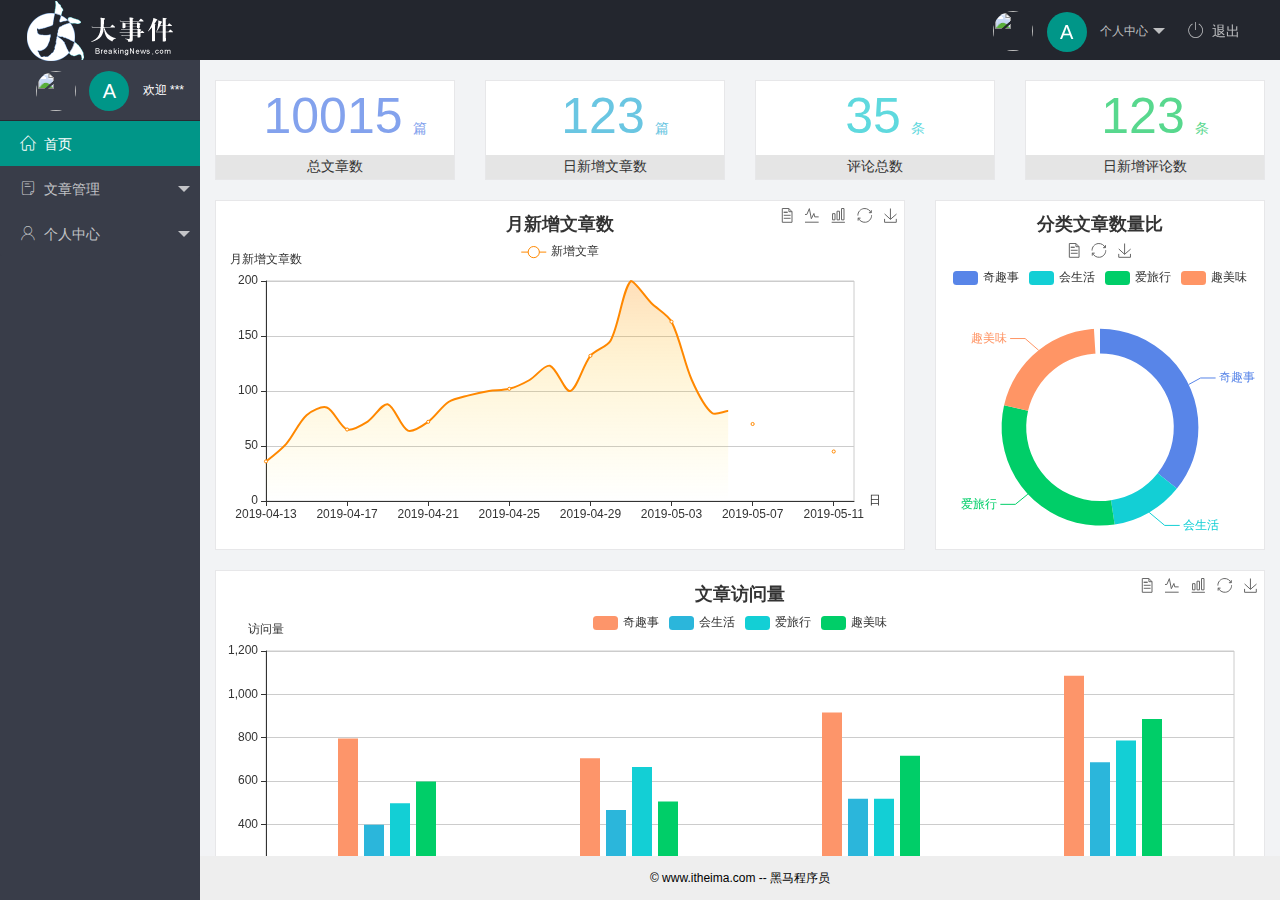
==== backend.html @ becbde95 "complete" ====
<!DOCTYPE html>
<html lang="en">

<head>
    <meta charset="UTF-8" />
    <meta name="viewport" content="width=device-width, initial-scale=1.0" />
    <title>后台主页</title>
    <!-- 导入 layui 的样式表 -->
    <link rel="stylesheet" href="/assets/lib/layui/css/layui.css" />
    <link rel="stylesheet" href="/assets/fonts/iconfont.css">
    <link rel="stylesheet" href="./backend.css">
</head>

<body class="layui-layout-body">
    <div class="layui-layout layui-layout-admin">
        <div class="layui-header">
            <div class="layui-logo">
                <img src="/assets/images/logo.png" alt="" />
            </div>
            <!-- 头部区域（可配合layui已有的水平导航） -->
            <ul class="layui-nav layui-layout-right">
                <li class="layui-nav-item ">
                    <!-- 右侧导航栏上面头像 -->
                    <a href="javascript:;" class="userinfo">
                        <img src="http://t.cn/RCzsdCq" class="layui-nav-img" />
                        <span class="text-avatar">A</span>
                        个人中心
                    </a>
                    <dl class="layui-nav-child">
                        <dd><a href="">基本资料</a></dd>
                        <dd><a href="">更换头像</a></dd>
                        <dd><a href="">重置密码</a></dd>
                    </dl>
                </li>
                <li class="layui-nav-item"><a href="javascript:;" id="btnExit">
                    <span class="iconfont icon-tuichu"></span>退出</a></li>
            </ul>
        </div>

        <div class="layui-side layui-bg-black">
            <div class="layui-side-scroll">
                <!-- 左侧导航区域（可配合layui已有的垂直导航） -->
                <!-- 左侧侧边栏上面头像 -->
                <div class="userinfo">
                    <img src="http://t.cn/RCzsdCq" class="layui-nav-img" />
                    <span class="text-avatar">A</span>
                    <span id="welcome">欢迎 ***</span>
                </div>
                <ul class="layui-nav layui-nav-tree" lay-shrink="all">
                    <li class="layui-nav-item layui-this">
                        <a href="/home/dashboard.html" target="fm"><span class="iconfont icon-home"></span>首页</a>
                    </li>
                    <li class="layui-nav-item">
                        <a class="" href="javascript:;"><span class="iconfont icon-16"></span>文章管理</a>
                        <dl class="layui-nav-child">
                            <dd>
                                <a href="javascript:;"><i class="layui-icon layui-icon-app"></i>文章类别</a>
                            </dd>
                            <dd>
                                <a href="javascript:;"><i class="layui-icon layui-icon-app"></i>文章列表</a>
                            </dd>
                            <dd>
                                <a href="javascript:;"><i class="layui-icon layui-icon-app"></i>发布文章</a>
                            </dd>
                        </dl>
                    </li>
                    <li class="layui-nav-item">
                        <a href="javascript:;"><span class="iconfont icon-user"></span>个人中心</a>
                        <dl class="layui-nav-child">
                            <dd>
                                <a href="javascript:;"><i class="layui-icon layui-icon-app"></i>基本资料</a>
                            </dd>
                            <dd>
                                <a href="javascript:;"><i class="layui-icon layui-icon-app"></i>更换头像</a>
                            </dd>
                            <dd>
                                <a href="javascript:;"><i class="layui-icon layui-icon-app"></i>重置密码</a>
                            </dd>
                        </dl>
                    </li>
                </ul>
            </div>
        </div>

        <div class="layui-body">
            <!-- 内容主体区域 -->
            <!-- <div style="padding: 15px;">内容主体区域</div> -->
            <iframe name="fm" src="/home/dashboard.html" frameborder="0"></iframe>
        </div>

        <div class="layui-footer">
            <!-- 底部固定区域 -->
            © www.itheima.com -- 黑马程序员
        </div>
    </div>
    <!-- 导入 layui 的JS文件 -->
    <script src="/assets/lib/layui/layui.all.js"></script>
    <script src="/assets/lib/jquery.js"></script>
    <!-- 导入自己封装的 baseApi -->
    <script src="/assets/js/baseAPI.js"></script>
    <!-- 导入自己的js文件 -->
    <script src="/assets/js/index.js"></script>
</body>

</html>
---- assets/lib/layui/css/layui.css ----
/** layui-v2.5.5 MIT License By https://www.layui.com */
 .layui-inline,img{display:inline-block;vertical-align:middle}h1,h2,h3,h4,h5,h6{font-weight:400}.layui-edge,.layui-header,.layui-inline,.layui-main{position:relative}.layui-body,.layui-edge,.layui-elip{overflow:hidden}.layui-btn,.layui-edge,.layui-inline,img{vertical-align:middle}.layui-btn,.layui-disabled,.layui-icon,.layui-unselect{-moz-user-select:none;-webkit-user-select:none;-ms-user-select:none}.layui-elip,.layui-form-checkbox span,.layui-form-pane .layui-form-label{text-overflow:ellipsis;white-space:nowrap}.layui-breadcrumb,.layui-tree-btnGroup{visibility:hidden}blockquote,body,button,dd,div,dl,dt,form,h1,h2,h3,h4,h5,h6,input,li,ol,p,pre,td,textarea,th,ul{margin:0;padding:0;-webkit-tap-highlight-color:rgba(0,0,0,0)}a:active,a:hover{outline:0}img{border:none}li{list-style:none}table{border-collapse:collapse;border-spacing:0}h4,h5,h6{font-size:100%}button,input,optgroup,option,select,textarea{font-family:inherit;font-size:inherit;font-style:inherit;font-weight:inherit;outline:0}pre{white-space:pre-wrap;white-space:-moz-pre-wrap;white-space:-pre-wrap;white-space:-o-pre-wrap;word-wrap:break-word}body{line-height:24px;font:14px Helvetica Neue,Helvetica,PingFang SC,Tahoma,Arial,sans-serif}hr{height:1px;margin:10px 0;border:0;clear:both}a{color:#333;text-decoration:none}a:hover{color:#777}a cite{font-style:normal;*cursor:pointer}.layui-border-box,.layui-border-box *{box-sizing:border-box}.layui-box,.layui-box *{box-sizing:content-box}.layui-clear{clear:both;*zoom:1}.layui-clear:after{content:'\20';clear:both;*zoom:1;display:block;height:0}.layui-inline{*display:inline;*zoom:1}.layui-edge{display:inline-block;width:0;height:0;border-width:6px;border-style:dashed;border-color:transparent}.layui-edge-top{top:-4px;border-bottom-color:#999;border-bottom-style:solid}.layui-edge-right{border-left-color:#999;border-left-style:solid}.layui-edge-bottom{top:2px;border-top-color:#999;border-top-style:solid}.layui-edge-left{border-right-color:#999;border-right-style:solid}.layui-disabled,.layui-disabled:hover{color:#d2d2d2!important;cursor:not-allowed!important}.layui-circle{border-radius:100%}.layui-show{display:block!important}.layui-hide{display:none!important}@font-face{font-family:layui-icon;src:url(../font/iconfont.eot?v=250);src:url(../font/iconfont.eot?v=250#iefix) format('embedded-opentype'),url(../font/iconfont.woff2?v=250) format('woff2'),url(../font/iconfont.woff?v=250) format('woff'),url(../font/iconfont.ttf?v=250) format('truetype'),url(../font/iconfont.svg?v=250#layui-icon) format('svg')}.layui-icon{font-family:layui-icon!important;font-size:16px;font-style:normal;-webkit-font-smoothing:antialiased;-moz-osx-font-smoothing:grayscale}.layui-icon-reply-fill:before{content:"\e611"}.layui-icon-set-fill:before{content:"\e614"}.layui-icon-menu-fill:before{content:"\e60f"}.layui-icon-search:before{content:"\e615"}.layui-icon-share:before{content:"\e641"}.layui-icon-set-sm:before{content:"\e620"}.layui-icon-engine:before{content:"\e628"}.layui-icon-close:before{content:"\1006"}.layui-icon-close-fill:before{content:"\1007"}.layui-icon-chart-screen:before{content:"\e629"}.layui-icon-star:before{content:"\e600"}.layui-icon-circle-dot:before{content:"\e617"}.layui-icon-chat:before{content:"\e606"}.layui-icon-release:before{content:"\e609"}.layui-icon-list:before{content:"\e60a"}.layui-icon-chart:before{content:"\e62c"}.layui-icon-ok-circle:before{content:"\1005"}.layui-icon-layim-theme:before{content:"\e61b"}.layui-icon-table:before{content:"\e62d"}.layui-icon-right:before{content:"\e602"}.layui-icon-left:before{content:"\e603"}.layui-icon-cart-simple:before{content:"\e698"}.layui-icon-face-cry:before{content:"\e69c"}.layui-icon-face-smile:before{content:"\e6af"}.layui-icon-survey:before{content:"\e6b2"}.layui-icon-tree:before{content:"\e62e"}.layui-icon-upload-circle:before{content:"\e62f"}.layui-icon-add-circle:before{content:"\e61f"}.layui-icon-download-circle:before{content:"\e601"}.layui-icon-templeate-1:before{content:"\e630"}.layui-icon-util:before{content:"\e631"}.layui-icon-face-surprised:before{content:"\e664"}.layui-icon-edit:before{content:"\e642"}.layui-icon-speaker:before{content:"\e645"}.layui-icon-down:before{content:"\e61a"}.layui-icon-file:before{content:"\e621"}.layui-icon-layouts:before{content:"\e632"}.layui-icon-rate-half:before{content:"\e6c9"}.layui-icon-add-circle-fine:before{content:"\e608"}.layui-icon-prev-circle:before{content:"\e633"}.layui-icon-read:before{content:"\e705"}.layui-icon-404:before{content:"\e61c"}.layui-icon-carousel:before{content:"\e634"}.layui-icon-help:before{content:"\e607"}.layui-icon-code-circle:before{content:"\e635"}.layui-icon-water:before{content:"\e636"}.layui-icon-username:before{content:"\e66f"}.layui-icon-find-fill:before{content:"\e670"}.layui-icon-about:before{content:"\e60b"}.layui-icon-location:before{content:"\e715"}.layui-icon-up:before{content:"\e619"}.layui-icon-pause:before{content:"\e651"}.layui-icon-date:before{content:"\e637"}.layui-icon-layim-uploadfile:before{content:"\e61d"}.layui-icon-delete:before{content:"\e640"}.layui-icon-play:before{content:"\e652"}.layui-icon-top:before{content:"\e604"}.layui-icon-friends:before{content:"\e612"}.layui-icon-refresh-3:before{content:"\e9aa"}.layui-icon-ok:before{content:"\e605"}.layui-icon-layer:before{content:"\e638"}.layui-icon-face-smile-fine:before{content:"\e60c"}.layui-icon-dollar:before{content:"\e659"}.layui-icon-group:before{content:"\e613"}.layui-icon-layim-download:before{content:"\e61e"}.layui-icon-picture-fine:before{content:"\e60d"}.layui-icon-link:before{content:"\e64c"}.layui-icon-diamond:before{content:"\e735"}.layui-icon-log:before{content:"\e60e"}.layui-icon-rate-solid:before{content:"\e67a"}.layui-icon-fonts-del:before{content:"\e64f"}.layui-icon-unlink:before{content:"\e64d"}.layui-icon-fonts-clear:before{content:"\e639"}.layui-icon-triangle-r:before{content:"\e623"}.layui-icon-circle:before{content:"\e63f"}.layui-icon-radio:before{content:"\e643"}.layui-icon-align-center:before{content:"\e647"}.layui-icon-align-right:before{content:"\e648"}.layui-icon-align-left:before{content:"\e649"}.layui-icon-loading-1:before{content:"\e63e"}.layui-icon-return:before{content:"\e65c"}.layui-icon-fonts-strong:before{content:"\e62b"}.layui-icon-upload:before{content:"\e67c"}.layui-icon-dialogue:before{content:"\e63a"}.layui-icon-video:before{content:"\e6ed"}.layui-icon-headset:before{content:"\e6fc"}.layui-icon-cellphone-fine:before{content:"\e63b"}.layui-icon-add-1:before{content:"\e654"}.layui-icon-face-smile-b:before{content:"\e650"}.layui-icon-fonts-html:before{content:"\e64b"}.layui-icon-form:before{content:"\e63c"}.layui-icon-cart:before{content:"\e657"}.layui-icon-camera-fill:before{content:"\e65d"}.layui-icon-tabs:before{content:"\e62a"}.layui-icon-fonts-code:before{content:"\e64e"}.layui-icon-fire:before{content:"\e756"}.layui-icon-set:before{content:"\e716"}.layui-icon-fonts-u:before{content:"\e646"}.layui-icon-triangle-d:before{content:"\e625"}.layui-icon-tips:before{content:"\e702"}.layui-icon-picture:before{content:"\e64a"}.layui-icon-more-vertical:before{content:"\e671"}.layui-icon-flag:before{content:"\e66c"}.layui-icon-loading:before{content:"\e63d"}.layui-icon-fonts-i:before{content:"\e644"}.layui-icon-refresh-1:before{content:"\e666"}.layui-icon-rmb:before{content:"\e65e"}.layui-icon-home:before{content:"\e68e"}.layui-icon-user:before{content:"\e770"}.layui-icon-notice:before{content:"\e667"}.layui-icon-login-weibo:before{content:"\e675"}.layui-icon-voice:before{content:"\e688"}.layui-icon-upload-drag:before{content:"\e681"}.layui-icon-login-qq:before{content:"\e676"}.layui-icon-snowflake:before{content:"\e6b1"}.layui-icon-file-b:before{content:"\e655"}.layui-icon-template:before{content:"\e663"}.layui-icon-auz:before{content:"\e672"}.layui-icon-console:before{content:"\e665"}.layui-icon-app:before{content:"\e653"}.layui-icon-prev:before{content:"\e65a"}.layui-icon-website:before{content:"\e7ae"}.layui-icon-next:before{content:"\e65b"}.layui-icon-component:before{content:"\e857"}.layui-icon-more:before{content:"\e65f"}.layui-icon-login-wechat:before{content:"\e677"}.layui-icon-shrink-right:before{content:"\e668"}.layui-icon-spread-left:before{content:"\e66b"}.layui-icon-camera:before{content:"\e660"}.layui-icon-note:before{content:"\e66e"}.layui-icon-refresh:before{content:"\e669"}.layui-icon-female:before{content:"\e661"}.layui-icon-male:before{content:"\e662"}.layui-icon-password:before{content:"\e673"}.layui-icon-senior:before{content:"\e674"}.layui-icon-theme:before{content:"\e66a"}.layui-icon-tread:before{content:"\e6c5"}.layui-icon-praise:before{content:"\e6c6"}.layui-icon-star-fill:before{content:"\e658"}.layui-icon-rate:before{content:"\e67b"}.layui-icon-template-1:before{content:"\e656"}.layui-icon-vercode:before{content:"\e679"}.layui-icon-cellphone:before{content:"\e678"}.layui-icon-screen-full:before{content:"\e622"}.layui-icon-screen-restore:before{content:"\e758"}.layui-icon-cols:before{content:"\e610"}.layui-icon-export:before{content:"\e67d"}.layui-icon-print:before{content:"\e66d"}.layui-icon-slider:before{content:"\e714"}.layui-icon-addition:before{content:"\e624"}.layui-icon-subtraction:before{content:"\e67e"}.layui-icon-service:before{content:"\e626"}.layui-icon-transfer:before{content:"\e691"}.layui-main{width:1140px;margin:0 auto}.layui-header{z-index:1000;height:60px}.layui-header a:hover{transition:all .5s;-webkit-transition:all .5s}.layui-side{position:fixed;left:0;top:0;bottom:0;z-index:999;width:200px;overflow-x:hidden}.layui-side-scroll{position:relative;width:220px;height:100%;overflow-x:hidden}.layui-body{position:absolute;left:200px;right:0;top:0;bottom:0;z-index:998;width:auto;overflow-y:auto;box-sizing:border-box}.layui-layout-body{overflow:hidden}.layui-layout-admin .layui-header{background-color:#23262E}.layui-layout-admin .layui-side{top:60px;width:200px;overflow-x:hidden}.layui-layout-admin .layui-body{position:fixed;top:60px;bottom:44px}.layui-layout-admin .layui-main{width:auto;margin:0 15px}.layui-layout-admin .layui-footer{position:fixed;left:200px;right:0;bottom:0;height:44px;line-height:44px;padding:0 15px;background-color:#eee}.layui-layout-admin .layui-logo{position:absolute;left:0;top:0;width:200px;height:100%;line-height:60px;text-align:center;color:#009688;font-size:16px}.layui-layout-admin .layui-header .layui-nav{background:0 0}.layui-layout-left{position:absolute!important;left:200px;top:0}.layui-layout-right{position:absolute!important;right:0;top:0}.layui-container{position:relative;margin:0 auto;padding:0 15px;box-sizing:border-box}.layui-fluid{position:relative;margin:0 auto;padding:0 15px}.layui-row:after,.layui-row:before{content:'';display:block;clear:both}.layui-col-lg1,.layui-col-lg10,.layui-col-lg11,.layui-col-lg12,.layui-col-lg2,.layui-col-lg3,.layui-col-lg4,.layui-col-lg5,.layui-col-lg6,.layui-col-lg7,.layui-col-lg8,.layui-col-lg9,.layui-col-md1,.layui-col-md10,.layui-col-md11,.layui-col-md12,.layui-col-md2,.layui-col-md3,.layui-col-md4,.layui-col-md5,.layui-col-md6,.layui-col-md7,.layui-col-md8,.layui-col-md9,.layui-col-sm1,.layui-col-sm10,.layui-col-sm11,.layui-col-sm12,.layui-col-sm2,.layui-col-sm3,.layui-col-sm4,.layui-col-sm5,.layui-col-sm6,.layui-col-sm7,.layui-col-sm8,.layui-col-sm9,.layui-col-xs1,.layui-col-xs10,.layui-col-xs11,.layui-col-xs12,.layui-col-xs2,.layui-col-xs3,.layui-col-xs4,.layui-col-xs5,.layui-col-xs6,.layui-col-xs7,.layui-col-xs8,.layui-col-xs9{position:relative;display:block;box-sizing:border-box}.layui-col-xs1,.layui-col-xs10,.layui-col-xs11,.layui-col-xs12,.layui-col-xs2,.layui-col-xs3,.layui-col-xs4,.layui-col-xs5,.layui-col-xs6,.layui-col-xs7,.layui-col-xs8,.layui-col-xs9{float:left}.layui-col-xs1{width:8.33333333%}.layui-col-xs2{width:16.66666667%}.layui-col-xs3{width:25%}.layui-col-xs4{width:33.33333333%}.layui-col-xs5{width:41.66666667%}.layui-col-xs6{width:50%}.layui-col-xs7{width:58.33333333%}.layui-col-xs8{width:66.66666667%}.layui-col-xs9{width:75%}.layui-col-xs10{width:83.33333333%}.layui-col-xs11{width:91.66666667%}.layui-col-xs12{width:100%}.layui-col-xs-offset1{margin-left:8.33333333%}.layui-col-xs-offset2{margin-left:16.66666667%}.layui-col-xs-offset3{margin-left:25%}.layui-col-xs-offset4{margin-left:33.33333333%}.layui-col-xs-offset5{margin-left:41.66666667%}.layui-col-xs-offset6{margin-left:50%}.layui-col-xs-offset7{margin-left:58.33333333%}.layui-col-xs-offset8{margin-left:66.66666667%}.layui-col-xs-offset9{margin-left:75%}.layui-col-xs-offset10{margin-left:83.33333333%}.layui-col-xs-offset11{margin-left:91.66666667%}.layui-col-xs-offset12{margin-left:100%}@media screen and (max-width:768px){.layui-hide-xs{display:none!important}.layui-show-xs-block{display:block!important}.layui-show-xs-inline{display:inline!important}.layui-show-xs-inline-block{display:inline-block!important}}@media screen and (min-width:768px){.layui-container{width:750px}.layui-hide-sm{display:none!important}.layui-show-sm-block{display:block!important}.layui-show-sm-inline{display:inline!important}.layui-show-sm-inline-block{display:inline-block!important}.layui-col-sm1,.layui-col-sm10,.layui-col-sm11,.layui-col-sm12,.layui-col-sm2,.layui-col-sm3,.layui-col-sm4,.layui-col-sm5,.layui-col-sm6,.layui-col-sm7,.layui-col-sm8,.layui-col-sm9{float:left}.layui-col-sm1{width:8.33333333%}.layui-col-sm2{width:16.66666667%}.layui-col-sm3{width:25%}.layui-col-sm4{width:33.33333333%}.layui-col-sm5{width:41.66666667%}.layui-col-sm6{width:50%}.layui-col-sm7{width:58.33333333%}.layui-col-sm8{width:66.66666667%}.layui-col-sm9{width:75%}.layui-col-sm10{width:83.33333333%}.layui-col-sm11{width:91.66666667%}.layui-col-sm12{width:100%}.layui-col-sm-offset1{margin-left:8.33333333%}.layui-col-sm-offset2{margin-left:16.66666667%}.layui-col-sm-offset3{margin-left:25%}.layui-col-sm-offset4{margin-left:33.33333333%}.layui-col-sm-offset5{margin-left:41.66666667%}.layui-col-sm-offset6{margin-left:50%}.layui-col-sm-offset7{margin-left:58.33333333%}.layui-col-sm-offset8{margin-left:66.66666667%}.layui-col-sm-offset9{margin-left:75%}.layui-col-sm-offset10{margin-left:83.33333333%}.layui-col-sm-offset11{margin-left:91.66666667%}.layui-col-sm-offset12{margin-left:100%}}@media screen and (min-width:992px){.layui-container{width:970px}.layui-hide-md{display:none!important}.layui-show-md-block{display:block!important}.layui-show-md-inline{display:inline!important}.layui-show-md-inline-block{display:inline-block!important}.layui-col-md1,.layui-col-md10,.layui-col-md11,.layui-col-md12,.layui-col-md2,.layui-col-md3,.layui-col-md4,.layui-col-md5,.layui-col-md6,.layui-col-md7,.layui-col-md8,.layui-col-md9{float:left}.layui-col-md1{width:8.33333333%}.layui-col-md2{width:16.66666667%}.layui-col-md3{width:25%}.layui-col-md4{width:33.33333333%}.layui-col-md5{width:41.66666667%}.layui-col-md6{width:50%}.layui-col-md7{width:58.33333333%}.layui-col-md8{width:66.66666667%}.layui-col-md9{width:75%}.layui-col-md10{width:83.33333333%}.layui-col-md11{width:91.66666667%}.layui-col-md12{width:100%}.layui-col-md-offset1{margin-left:8.33333333%}.layui-col-md-offset2{margin-left:16.66666667%}.layui-col-md-offset3{margin-left:25%}.layui-col-md-offset4{margin-left:33.33333333%}.layui-col-md-offset5{margin-left:41.66666667%}.layui-col-md-offset6{margin-left:50%}.layui-col-md-offset7{margin-left:58.33333333%}.layui-col-md-offset8{margin-left:66.66666667%}.layui-col-md-offset9{margin-left:75%}.layui-col-md-offset10{margin-left:83.33333333%}.layui-col-md-offset11{margin-left:91.66666667%}.layui-col-md-offset12{margin-left:100%}}@media screen and (min-width:1200px){.layui-container{width:1170px}.layui-hide-lg{display:none!important}.layui-show-lg-block{display:block!important}.layui-show-lg-inline{display:inline!important}.layui-show-lg-inline-block{display:inline-block!important}.layui-col-lg1,.layui-col-lg10,.layui-col-lg11,.layui-col-lg12,.layui-col-lg2,.layui-col-lg3,.layui-col-lg4,.layui-col-lg5,.layui-col-lg6,.layui-col-lg7,.layui-col-lg8,.layui-col-lg9{float:left}.layui-col-lg1{width:8.33333333%}.layui-col-lg2{width:16.66666667%}.layui-col-lg3{width:25%}.layui-col-lg4{width:33.33333333%}.layui-col-lg5{width:41.66666667%}.layui-col-lg6{width:50%}.layui-col-lg7{width:58.33333333%}.layui-col-lg8{width:66.66666667%}.layui-col-lg9{width:75%}.layui-col-lg10{width:83.33333333%}.layui-col-lg11{width:91.66666667%}.layui-col-lg12{width:100%}.layui-col-lg-offset1{margin-left:8.33333333%}.layui-col-lg-offset2{margin-left:16.66666667%}.layui-col-lg-offset3{margin-left:25%}.layui-col-lg-offset4{margin-left:33.33333333%}.layui-col-lg-offset5{margin-left:41.66666667%}.layui-col-lg-offset6{margin-left:50%}.layui-col-lg-offset7{margin-left:58.33333333%}.layui-col-lg-offset8{margin-left:66.66666667%}.layui-col-lg-offset9{margin-left:75%}.layui-col-lg-offset10{margin-left:83.33333333%}.layui-col-lg-offset11{margin-left:91.66666667%}.layui-col-lg-offset12{margin-left:100%}}.layui-col-space1{margin:-.5px}.layui-col-space1>*{padding:.5px}.layui-col-space3{margin:-1.5px}.layui-col-space3>*{padding:1.5px}.layui-col-space5{margin:-2.5px}.layui-col-space5>*{padding:2.5px}.layui-col-space8{margin:-3.5px}.layui-col-space8>*{padding:3.5px}.layui-col-space10{margin:-5px}.layui-col-space10>*{padding:5px}.layui-col-space12{margin:-6px}.layui-col-space12>*{padding:6px}.layui-col-space15{margin:-7.5px}.layui-col-space15>*{padding:7.5px}.layui-col-space18{margin:-9px}.layui-col-space18>*{padding:9px}.layui-col-space20{margin:-10px}.layui-col-space20>*{padding:10px}.layui-col-space22{margin:-11px}.layui-col-space22>*{padding:11px}.layui-col-space25{margin:-12.5px}.layui-col-space25>*{padding:12.5px}.layui-col-space30{margin:-15px}.layui-col-space30>*{padding:15px}.layui-btn,.layui-input,.layui-select,.layui-textarea,.layui-upload-button{outline:0;-webkit-appearance:none;transition:all .3s;-webkit-transition:all .3s;box-sizing:border-box}.layui-elem-quote{margin-bottom:10px;padding:15px;line-height:22px;border-left:5px solid #009688;border-radius:0 2px 2px 0;background-color:#f2f2f2}.layui-quote-nm{border-style:solid;border-width:1px 1px 1px 5px;background:0 0}.layui-elem-field{margin-bottom:10px;padding:0;border-width:1px;border-style:solid}.layui-elem-field legend{margin-left:20px;padding:0 10px;font-size:20px;font-weight:300}.layui-field-title{margin:10px 0 20px;border-width:1px 0 0}.layui-field-box{padding:10px 15px}.layui-field-title .layui-field-box{padding:10px 0}.layui-progress{position:relative;height:6px;border-radius:20px;background-color:#e2e2e2}.layui-progress-bar{position:absolute;left:0;top:0;width:0;max-width:100%;height:6px;border-radius:20px;text-align:right;background-color:#5FB878;transition:all .3s;-webkit-transition:all .3s}.layui-progress-big,.layui-progress-big .layui-progress-bar{height:18px;line-height:18px}.layui-progress-text{position:relative;top:-20px;line-height:18px;font-size:12px;color:#666}.layui-progress-big .layui-progress-text{position:static;padding:0 10px;color:#fff}.layui-collapse{border-width:1px;border-style:solid;border-radius:2px}.layui-colla-content,.layui-colla-item{border-top-width:1px;border-top-style:solid}.layui-colla-item:first-child{border-top:none}.layui-colla-title{position:relative;height:42px;line-height:42px;padding:0 15px 0 35px;color:#333;background-color:#f2f2f2;cursor:pointer;font-size:14px;overflow:hidden}.layui-colla-content{display:none;padding:10px 15px;line-height:22px;color:#666}.layui-colla-icon{position:absolute;left:15px;top:0;font-size:14px}.layui-card{margin-bottom:15px;border-radius:2px;background-color:#fff;box-shadow:0 1px 2px 0 rgba(0,0,0,.05)}.layui-card:last-child{margin-bottom:0}.layui-card-header{position:relative;height:42px;line-height:42px;padding:0 15px;border-bottom:1px solid #f6f6f6;color:#333;border-radius:2px 2px 0 0;font-size:14px}.layui-bg-black,.layui-bg-blue,.layui-bg-cyan,.layui-bg-green,.layui-bg-orange,.layui-bg-red{color:#fff!important}.layui-card-body{position:relative;padding:10px 15px;line-height:24px}.layui-card-body[pad15]{padding:15px}.layui-card-body[pad20]{padding:20px}.layui-card-body .layui-table{margin:5px 0}.layui-card .layui-tab{margin:0}.layui-panel-window{position:relative;padding:15px;border-radius:0;border-top:5px solid #E6E6E6;background-color:#fff}.layui-auxiliar-moving{position:fixed;left:0;right:0;top:0;bottom:0;width:100%;height:100%;background:0 0;z-index:9999999999}.layui-form-label,.layui-form-mid,.layui-form-select,.layui-input-block,.layui-input-inline,.layui-textarea{position:relative}.layui-bg-red{background-color:#FF5722!important}.layui-bg-orange{background-color:#FFB800!important}.layui-bg-green{background-color:#009688!important}.layui-bg-cyan{background-color:#2F4056!important}.layui-bg-blue{background-color:#1E9FFF!important}.layui-bg-black{background-color:#393D49!important}.layui-bg-gray{background-color:#eee!important;color:#666!important}.layui-badge-rim,.layui-colla-content,.layui-colla-item,.layui-collapse,.layui-elem-field,.layui-form-pane .layui-form-item[pane],.layui-form-pane .layui-form-label,.layui-input,.layui-layedit,.layui-layedit-tool,.layui-quote-nm,.layui-select,.layui-tab-bar,.layui-tab-card,.layui-tab-title,.layui-tab-title .layui-this:after,.layui-textarea{border-color:#e6e6e6}.layui-timeline-item:before,hr{background-color:#e6e6e6}.layui-text{line-height:22px;font-size:14px;color:#666}.layui-text h1,.layui-text h2,.layui-text h3{font-weight:500;color:#333}.layui-text h1{font-size:30px}.layui-text h2{font-size:24px}.layui-text h3{font-size:18px}.layui-text a:not(.layui-btn){color:#01AAED}.layui-text a:not(.layui-btn):hover{text-decoration:underline}.layui-text ul{padding:5px 0 5px 15px}.layui-text ul li{margin-top:5px;list-style-type:disc}.layui-text em,.layui-word-aux{color:#999!important;padding:0 5px!important}.layui-btn{display:inline-block;height:38px;line-height:38px;padding:0 18px;background-color:#009688;color:#fff;white-space:nowrap;text-align:center;font-size:14px;border:none;border-radius:2px;cursor:pointer}.layui-btn:hover{opacity:.8;filter:alpha(opacity=80);color:#fff}.layui-btn:active{opacity:1;filter:alpha(opacity=100)}.layui-btn+.layui-btn{margin-left:10px}.layui-btn-container{font-size:0}.layui-btn-container .layui-btn{margin-right:10px;margin-bottom:10px}.layui-btn-container .layui-btn+.layui-btn{margin-left:0}.layui-table .layui-btn-container .layui-btn{margin-bottom:9px}.layui-btn-radius{border-radius:100px}.layui-btn .layui-icon{margin-right:3px;font-size:18px;vertical-align:bottom;vertical-align:middle\9}.layui-btn-primary{border:1px solid #C9C9C9;background-color:#fff;color:#555}.layui-btn-primary:hover{border-color:#009688;color:#333}.layui-btn-normal{background-color:#1E9FFF}.layui-btn-warm{background-color:#FFB800}.layui-btn-danger{background-color:#FF5722}.layui-btn-checked{background-color:#5FB878}.layui-btn-disabled,.layui-btn-disabled:active,.layui-btn-disabled:hover{border:1px solid #e6e6e6;background-color:#FBFBFB;color:#C9C9C9;cursor:not-allowed;opacity:1}.layui-btn-lg{height:44px;line-height:44px;padding:0 25px;font-size:16px}.layui-btn-sm{height:30px;line-height:30px;padding:0 10px;font-size:12px}.layui-btn-sm i{font-size:16px!important}.layui-btn-xs{height:22px;line-height:22px;padding:0 5px;font-size:12px}.layui-btn-xs i{font-size:14px!important}.layui-btn-group{display:inline-block;vertical-align:middle;font-size:0}.layui-btn-group .layui-btn{margin-left:0!important;margin-right:0!important;border-left:1px solid rgba(255,255,255,.5);border-radius:0}.layui-btn-group .layui-btn-primary{border-left:none}.layui-btn-group .layui-btn-primary:hover{border-color:#C9C9C9;color:#009688}.layui-btn-group .layui-btn:first-child{border-left:none;border-radius:2px 0 0 2px}.layui-btn-group .layui-btn-primary:first-child{border-left:1px solid #c9c9c9}.layui-btn-group .layui-btn:last-child{border-radius:0 2px 2px 0}.layui-btn-group .layui-btn+.layui-btn{margin-left:0}.layui-btn-group+.layui-btn-group{margin-left:10px}.layui-btn-fluid{width:100%}.layui-input,.layui-select,.layui-textarea{height:38px;line-height:1.3;line-height:38px\9;border-width:1px;border-style:solid;background-color:#fff;border-radius:2px}.layui-input::-webkit-input-placeholder,.layui-select::-webkit-input-placeholder,.layui-textarea::-webkit-input-placeholder{line-height:1.3}.layui-input,.layui-textarea{display:block;width:100%;padding-left:10px}.layui-input:hover,.layui-textarea:hover{border-color:#D2D2D2!important}.layui-input:focus,.layui-textarea:focus{border-color:#C9C9C9!important}.layui-textarea{min-height:100px;height:auto;line-height:20px;padding:6px 10px;resize:vertical}.layui-select{padding:0 10px}.layui-form input[type=checkbox],.layui-form input[type=radio],.layui-form select{display:none}.layui-form [lay-ignore]{display:initial}.layui-form-item{margin-bottom:15px;clear:both;*zoom:1}.layui-form-item:after{content:'\20';clear:both;*zoom:1;display:block;height:0}.layui-form-label{float:left;display:block;padding:9px 15px;width:80px;font-weight:400;line-height:20px;text-align:right}.layui-form-label-col{display:block;float:none;padding:9px 0;line-height:20px;text-align:left}.layui-form-item .layui-inline{margin-bottom:5px;margin-right:10px}.layui-input-block{margin-left:110px;min-height:36px}.layui-input-inline{display:inline-block;vertical-align:middle}.layui-form-item .layui-input-inline{float:left;width:190px;margin-right:10px}.layui-form-text .layui-input-inline{width:auto}.layui-form-mid{float:left;display:block;padding:9px 0!important;line-height:20px;margin-right:10px}.layui-form-danger+.layui-form-select .layui-input,.layui-form-danger:focus{border-color:#FF5722!important}.layui-form-select .layui-input{padding-right:30px;cursor:pointer}.layui-form-select .layui-edge{position:absolute;right:10px;top:50%;margin-top:-3px;cursor:pointer;border-width:6px;border-top-color:#c2c2c2;border-top-style:solid;transition:all .3s;-webkit-transition:all .3s}.layui-form-select dl{display:none;position:absolute;left:0;top:42px;padding:5px 0;z-index:899;min-width:100%;border:1px solid #d2d2d2;max-height:300px;overflow-y:auto;background-color:#fff;border-radius:2px;box-shadow:0 2px 4px rgba(0,0,0,.12);box-sizing:border-box}.layui-form-select dl dd,.layui-form-select dl dt{padding:0 10px;line-height:36px;white-space:nowrap;overflow:hidden;text-overflow:ellipsis}.layui-form-select dl dt{font-size:12px;color:#999}.layui-form-select dl dd{cursor:pointer}.layui-form-select dl dd:hover{background-color:#f2f2f2;-webkit-transition:.5s all;transition:.5s all}.layui-form-select .layui-select-group dd{padding-left:20px}.layui-form-select dl dd.layui-select-tips{padding-left:10px!important;color:#999}.layui-form-select dl dd.layui-this{background-color:#5FB878;color:#fff}.layui-form-checkbox,.layui-form-select dl dd.layui-disabled{background-color:#fff}.layui-form-selected dl{display:block}.layui-form-checkbox,.layui-form-checkbox *,.layui-form-switch{display:inline-block;vertical-align:middle}.layui-form-selected .layui-edge{margin-top:-9px;-webkit-transform:rotate(180deg);transform:rotate(180deg);margin-top:-3px\9}:root .layui-form-selected .layui-edge{margin-top:-9px\0/IE9}.layui-form-selectup dl{top:auto;bottom:42px}.layui-select-none{margin:5px 0;text-align:center;color:#999}.layui-select-disabled .layui-disabled{border-color:#eee!important}.layui-select-disabled .layui-edge{border-top-color:#d2d2d2}.layui-form-checkbox{position:relative;height:30px;line-height:30px;margin-right:10px;padding-right:30px;cursor:pointer;font-size:0;-webkit-transition:.1s linear;transition:.1s linear;box-sizing:border-box}.layui-form-checkbox span{padding:0 10px;height:100%;font-size:14px;border-radius:2px 0 0 2px;background-color:#d2d2d2;color:#fff;overflow:hidden}.layui-form-checkbox:hover span{background-color:#c2c2c2}.layui-form-checkbox i{position:absolute;right:0;top:0;width:30px;height:28px;border:1px solid #d2d2d2;border-left:none;border-radius:0 2px 2px 0;color:#fff;font-size:20px;text-align:center}.layui-form-checkbox:hover i{border-color:#c2c2c2;color:#c2c2c2}.layui-form-checked,.layui-form-checked:hover{border-color:#5FB878}.layui-form-checked span,.layui-form-checked:hover span{background-color:#5FB878}.layui-form-checked i,.layui-form-checked:hover i{color:#5FB878}.layui-form-item .layui-form-checkbox{margin-top:4px}.layui-form-checkbox[lay-skin=primary]{height:auto!important;line-height:normal!important;min-width:18px;min-height:18px;border:none!important;margin-right:0;padding-left:28px;padding-right:0;background:0 0}.layui-form-checkbox[lay-skin=primary] span{padding-left:0;padding-right:15px;line-height:18px;background:0 0;color:#666}.layui-form-checkbox[lay-skin=primary] i{right:auto;left:0;width:16px;height:16px;line-height:16px;border:1px solid #d2d2d2;font-size:12px;border-radius:2px;background-color:#fff;-webkit-transition:.1s linear;transition:.1s linear}.layui-form-checkbox[lay-skin=primary]:hover i{border-color:#5FB878;color:#fff}.layui-form-checked[lay-skin=primary] i{border-color:#5FB878!important;background-color:#5FB878;color:#fff}.layui-checkbox-disbaled[lay-skin=primary] span{background:0 0!important;color:#c2c2c2}.layui-checkbox-disbaled[lay-skin=primary]:hover i{border-color:#d2d2d2}.layui-form-item .layui-form-checkbox[lay-skin=primary]{margin-top:10px}.layui-form-switch{position:relative;height:22px;line-height:22px;min-width:35px;padding:0 5px;margin-top:8px;border:1px solid #d2d2d2;border-radius:20px;cursor:pointer;background-color:#fff;-webkit-transition:.1s linear;transition:.1s linear}.layui-form-switch i{position:absolute;left:5px;top:3px;width:16px;height:16px;border-radius:20px;background-color:#d2d2d2;-webkit-transition:.1s linear;transition:.1s linear}.layui-form-switch em{position:relative;top:0;width:25px;margin-left:21px;padding:0!important;text-align:center!important;color:#999!important;font-style:normal!important;font-size:12px}.layui-form-onswitch{border-color:#5FB878;background-color:#5FB878}.layui-checkbox-disbaled,.layui-checkbox-disbaled i{border-color:#e2e2e2!important}.layui-form-onswitch i{left:100%;margin-left:-21px;background-color:#fff}.layui-form-onswitch em{margin-left:5px;margin-right:21px;color:#fff!important}.layui-checkbox-disbaled span{background-color:#e2e2e2!important}.layui-checkbox-disbaled:hover i{color:#fff!important}[lay-radio]{display:none}.layui-form-radio,.layui-form-radio *{display:inline-block;vertical-align:middle}.layui-form-radio{line-height:28px;margin:6px 10px 0 0;padding-right:10px;cursor:pointer;font-size:0}.layui-form-radio *{font-size:14px}.layui-form-radio>i{margin-right:8px;font-size:22px;color:#c2c2c2}.layui-form-radio>i:hover,.layui-form-radioed>i{color:#5FB878}.layui-radio-disbaled>i{color:#e2e2e2!important}.layui-form-pane .layui-form-label{width:110px;padding:8px 15px;height:38px;line-height:20px;border-width:1px;border-style:solid;border-radius:2px 0 0 2px;text-align:center;background-color:#FBFBFB;overflow:hidden;box-sizing:border-box}.layui-form-pane .layui-input-inline{margin-left:-1px}.layui-form-pane .layui-input-block{margin-left:110px;left:-1px}.layui-form-pane .layui-input{border-radius:0 2px 2px 0}.layui-form-pane .layui-form-text .layui-form-label{float:none;width:100%;border-radius:2px;box-sizing:border-box;text-align:left}.layui-form-pane .layui-form-text .layui-input-inline{display:block;margin:0;top:-1px;clear:both}.layui-form-pane .layui-form-text .layui-input-block{margin:0;left:0;top:-1px}.layui-form-pane .layui-form-text .layui-textarea{min-height:100px;border-radius:0 0 2px 2px}.layui-form-pane .layui-form-checkbox{margin:4px 0 4px 10px}.layui-form-pane .layui-form-radio,.layui-form-pane .layui-form-switch{margin-top:6px;margin-left:10px}.layui-form-pane .layui-form-item[pane]{position:relative;border-width:1px;border-style:solid}.layui-form-pane .layui-form-item[pane] .layui-form-label{position:absolute;left:0;top:0;height:100%;border-width:0 1px 0 0}.layui-form-pane .layui-form-item[pane] .layui-input-inline{margin-left:110px}@media screen and (max-width:450px){.layui-form-item .layui-form-label{text-overflow:ellipsis;overflow:hidden;white-space:nowrap}.layui-form-item .layui-inline{display:block;margin-right:0;margin-bottom:20px;clear:both}.layui-form-item .layui-inline:after{content:'\20';clear:both;display:block;height:0}.layui-form-item .layui-input-inline{display:block;float:none;left:-3px;width:auto;margin:0 0 10px 112px}.layui-form-item .layui-input-inline+.layui-form-mid{margin-left:110px;top:-5px;padding:0}.layui-form-item .layui-form-checkbox{margin-right:5px;margin-bottom:5px}}.layui-layedit{border-width:1px;border-style:solid;border-radius:2px}.layui-layedit-tool{padding:3px 5px;border-bottom-width:1px;border-bottom-style:solid;font-size:0}.layedit-tool-fixed{position:fixed;top:0;border-top:1px solid #e2e2e2}.layui-layedit-tool .layedit-tool-mid,.layui-layedit-tool .layui-icon{display:inline-block;vertical-align:middle;text-align:center;font-size:14px}.layui-layedit-tool .layui-icon{position:relative;width:32px;height:30px;line-height:30px;margin:3px 5px;color:#777;cursor:pointer;border-radius:2px}.layui-layedit-tool .layui-icon:hover{color:#393D49}.layui-layedit-tool .layui-icon:active{color:#000}.layui-layedit-tool .layedit-tool-active{background-color:#e2e2e2;color:#000}.layui-layedit-tool .layui-disabled,.layui-layedit-tool .layui-disabled:hover{color:#d2d2d2;cursor:not-allowed}.layui-layedit-tool .layedit-tool-mid{width:1px;height:18px;margin:0 10px;background-color:#d2d2d2}.layedit-tool-html{width:50px!important;font-size:30px!important}.layedit-tool-b,.layedit-tool-code,.layedit-tool-help{font-size:16px!important}.layedit-tool-d,.layedit-tool-face,.layedit-tool-image,.layedit-tool-unlink{font-size:18px!important}.layedit-tool-image input{position:absolute;font-size:0;left:0;top:0;width:100%;height:100%;opacity:.01;filter:Alpha(opacity=1);cursor:pointer}.layui-layedit-iframe iframe{display:block;width:100%}#LAY_layedit_code{overflow:hidden}.layui-laypage{display:inline-block;*display:inline;*zoom:1;vertical-align:middle;margin:10px 0;font-size:0}.layui-laypage>a:first-child,.layui-laypage>a:first-child em{border-radius:2px 0 0 2px}.layui-laypage>a:last-child,.layui-laypage>a:last-child em{border-radius:0 2px 2px 0}.layui-laypage>:first-child{margin-left:0!important}.layui-laypage>:last-child{margin-right:0!important}.layui-laypage a,.layui-laypage button,.layui-laypage input,.layui-laypage select,.layui-laypage span{border:1px solid #e2e2e2}.layui-laypage a,.layui-laypage span{display:inline-block;*display:inline;*zoom:1;vertical-align:middle;padding:0 15px;height:28px;line-height:28px;margin:0 -1px 5px 0;background-color:#fff;color:#333;font-size:12px}.layui-flow-more a *,.layui-laypage input,.layui-table-view select[lay-ignore]{display:inline-block}.layui-laypage a:hover{color:#009688}.layui-laypage em{font-style:normal}.layui-laypage .layui-laypage-spr{color:#999;font-weight:700}.layui-laypage a{text-decoration:none}.layui-laypage .layui-laypage-curr{position:relative}.layui-laypage .layui-laypage-curr em{position:relative;color:#fff}.layui-laypage .layui-laypage-curr .layui-laypage-em{position:absolute;left:-1px;top:-1px;padding:1px;width:100%;height:100%;background-color:#009688}.layui-laypage-em{border-radius:2px}.layui-laypage-next em,.layui-laypage-prev em{font-family:Sim sun;font-size:16px}.layui-laypage .layui-laypage-count,.layui-laypage .layui-laypage-limits,.layui-laypage .layui-laypage-refresh,.layui-laypage .layui-laypage-skip{margin-left:10px;margin-right:10px;padding:0;border:none}.layui-laypage .layui-laypage-limits,.layui-laypage .layui-laypage-refresh{vertical-align:top}.layui-laypage .layui-laypage-refresh i{font-size:18px;cursor:pointer}.layui-laypage select{height:22px;padding:3px;border-radius:2px;cursor:pointer}.layui-laypage .layui-laypage-skip{height:30px;line-height:30px;color:#999}.layui-laypage button,.layui-laypage input{height:30px;line-height:30px;border-radius:2px;vertical-align:top;background-color:#fff;box-sizing:border-box}.layui-laypage input{width:40px;margin:0 10px;padding:0 3px;text-align:center}.layui-laypage input:focus,.layui-laypage select:focus{border-color:#009688!important}.layui-laypage button{margin-left:10px;padding:0 10px;cursor:pointer}.layui-table,.layui-table-view{margin:10px 0}.layui-flow-more{margin:10px 0;text-align:center;color:#999;font-size:14px}.layui-flow-more a{height:32px;line-height:32px}.layui-flow-more a *{vertical-align:top}.layui-flow-more a cite{padding:0 20px;border-radius:3px;background-color:#eee;color:#333;font-style:normal}.layui-flow-more a cite:hover{opacity:.8}.layui-flow-more a i{font-size:30px;color:#737383}.layui-table{width:100%;background-color:#fff;color:#666}.layui-table tr{transition:all .3s;-webkit-transition:all .3s}.layui-table th{text-align:left;font-weight:400}.layui-table tbody tr:hover,.layui-table thead tr,.layui-table-click,.layui-table-header,.layui-table-hover,.layui-table-mend,.layui-table-patch,.layui-table-tool,.layui-table-total,.layui-table-total tr,.layui-table[lay-even] tr:nth-child(even){background-color:#f2f2f2}.layui-table td,.layui-table th,.layui-table-col-set,.layui-table-fixed-r,.layui-table-grid-down,.layui-table-header,.layui-table-page,.layui-table-tips-main,.layui-table-tool,.layui-table-total,.layui-table-view,.layui-table[lay-skin=line],.layui-table[lay-skin=row]{border-width:1px;border-style:solid;border-color:#e6e6e6}.layui-table td,.layui-table th{position:relative;padding:9px 15px;min-height:20px;line-height:20px;font-size:14px}.layui-table[lay-skin=line] td,.layui-table[lay-skin=line] th{border-width:0 0 1px}.layui-table[lay-skin=row] td,.layui-table[lay-skin=row] th{border-width:0 1px 0 0}.layui-table[lay-skin=nob] td,.layui-table[lay-skin=nob] th{border:none}.layui-table img{max-width:100px}.layui-table[lay-size=lg] td,.layui-table[lay-size=lg] th{padding:15px 30px}.layui-table-view .layui-table[lay-size=lg] .layui-table-cell{height:40px;line-height:40px}.layui-table[lay-size=sm] td,.layui-table[lay-size=sm] th{font-size:12px;padding:5px 10px}.layui-table-view .layui-table[lay-size=sm] .layui-table-cell{height:20px;line-height:20px}.layui-table[lay-data]{display:none}.layui-table-box{position:relative;overflow:hidden}.layui-table-view .layui-table{position:relative;width:auto;margin:0}.layui-table-view .layui-table[lay-skin=line]{border-width:0 1px 0 0}.layui-table-view .layui-table[lay-skin=row]{border-width:0 0 1px}.layui-table-view .layui-table td,.layui-table-view .layui-table th{padding:5px 0;border-top:none;border-left:none}.layui-table-view .layui-table th.layui-unselect .layui-table-cell span{cursor:pointer}.layui-table-view .layui-table td{cursor:default}.layui-table-view .layui-table td[data-edit=text]{cursor:text}.layui-table-view .layui-form-checkbox[lay-skin=primary] i{width:18px;height:18px}.layui-table-view .layui-form-radio{line-height:0;padding:0}.layui-table-view .layui-form-radio>i{margin:0;font-size:20px}.layui-table-init{position:absolute;left:0;top:0;width:100%;height:100%;text-align:center;z-index:110}.layui-table-init .layui-icon{position:absolute;left:50%;top:50%;margin:-15px 0 0 -15px;font-size:30px;color:#c2c2c2}.layui-table-header{border-width:0 0 1px;overflow:hidden}.layui-table-header .layui-table{margin-bottom:-1px}.layui-table-tool .layui-inline[lay-event]{position:relative;width:26px;height:26px;padding:5px;line-height:16px;margin-right:10px;text-align:center;color:#333;border:1px solid #ccc;cursor:pointer;-webkit-transition:.5s all;transition:.5s all}.layui-table-tool .layui-inline[lay-event]:hover{border:1px solid #999}.layui-table-tool-temp{padding-right:120px}.layui-table-tool-self{position:absolute;right:17px;top:10px}.layui-table-tool .layui-table-tool-self .layui-inline[lay-event]{margin:0 0 0 10px}.layui-table-tool-panel{position:absolute;top:29px;left:-1px;padding:5px 0;min-width:150px;min-height:40px;border:1px solid #d2d2d2;text-align:left;overflow-y:auto;background-color:#fff;box-shadow:0 2px 4px rgba(0,0,0,.12)}.layui-table-cell,.layui-table-tool-panel li{overflow:hidden;text-overflow:ellipsis;white-space:nowrap}.layui-table-tool-panel li{padding:0 10px;line-height:30px;-webkit-transition:.5s all;transition:.5s all}.layui-table-tool-panel li .layui-form-checkbox[lay-skin=primary]{width:100%;padding-left:28px}.layui-table-tool-panel li:hover{background-color:#f2f2f2}.layui-table-tool-panel li .layui-form-checkbox[lay-skin=primary] i{position:absolute;left:0;top:0}.layui-table-tool-panel li .layui-form-checkbox[lay-skin=primary] span{padding:0}.layui-table-tool .layui-table-tool-self .layui-table-tool-panel{left:auto;right:-1px}.layui-table-col-set{position:absolute;right:0;top:0;width:20px;height:100%;border-width:0 0 0 1px;background-color:#fff}.layui-table-sort{width:10px;height:20px;margin-left:5px;cursor:pointer!important}.layui-table-sort .layui-edge{position:absolute;left:5px;border-width:5px}.layui-table-sort .layui-table-sort-asc{top:3px;border-top:none;border-bottom-style:solid;border-bottom-color:#b2b2b2}.layui-table-sort .layui-table-sort-asc:hover{border-bottom-color:#666}.layui-table-sort .layui-table-sort-desc{bottom:5px;border-bottom:none;border-top-style:solid;border-top-color:#b2b2b2}.layui-table-sort .layui-table-sort-desc:hover{border-top-color:#666}.layui-table-sort[lay-sort=asc] .layui-table-sort-asc{border-bottom-color:#000}.layui-table-sort[lay-sort=desc] .layui-table-sort-desc{border-top-color:#000}.layui-table-cell{height:28px;line-height:28px;padding:0 15px;position:relative;box-sizing:border-box}.layui-table-cell .layui-form-checkbox[lay-skin=primary]{top:-1px;padding:0}.layui-table-cell .layui-table-link{color:#01AAED}.laytable-cell-checkbox,.laytable-cell-numbers,.laytable-cell-radio,.laytable-cell-space{padding:0;text-align:center}.layui-table-body{position:relative;overflow:auto;margin-right:-1px;margin-bottom:-1px}.layui-table-body .layui-none{line-height:26px;padding:15px;text-align:center;color:#999}.layui-table-fixed{position:absolute;left:0;top:0;z-index:101}.layui-table-fixed .layui-table-body{overflow:hidden}.layui-table-fixed-l{box-shadow:0 -1px 8px rgba(0,0,0,.08)}.layui-table-fixed-r{left:auto;right:-1px;border-width:0 0 0 1px;box-shadow:-1px 0 8px rgba(0,0,0,.08)}.layui-table-fixed-r .layui-table-header{position:relative;overflow:visible}.layui-table-mend{position:absolute;right:-49px;top:0;height:100%;width:50px}.layui-table-tool{position:relative;z-index:890;width:100%;min-height:50px;line-height:30px;padding:10px 15px;border-width:0 0 1px}.layui-table-tool .layui-btn-container{margin-bottom:-10px}.layui-table-page,.layui-table-total{border-width:1px 0 0;margin-bottom:-1px;overflow:hidden}.layui-table-page{position:relative;width:100%;padding:7px 7px 0;height:41px;font-size:12px;white-space:nowrap}.layui-table-page>div{height:26px}.layui-table-page .layui-laypage{margin:0}.layui-table-page .layui-laypage a,.layui-table-page .layui-laypage span{height:26px;line-height:26px;margin-bottom:10px;border:none;background:0 0}.layui-table-page .layui-laypage a,.layui-table-page .layui-laypage span.layui-laypage-curr{padding:0 12px}.layui-table-page .layui-laypage span{margin-left:0;padding:0}.layui-table-page .layui-laypage .layui-laypage-prev{margin-left:-7px!important}.layui-table-page .layui-laypage .layui-laypage-curr .layui-laypage-em{left:0;top:0;padding:0}.layui-table-page .layui-laypage button,.layui-table-page .layui-laypage input{height:26px;line-height:26px}.layui-table-page .layui-laypage input{width:40px}.layui-table-page .layui-laypage button{padding:0 10px}.layui-table-page select{height:18px}.layui-table-patch .layui-table-cell{padding:0;width:30px}.layui-table-edit{position:absolute;left:0;top:0;width:100%;height:100%;padding:0 14px 1px;border-radius:0;box-shadow:1px 1px 20px rgba(0,0,0,.15)}.layui-table-edit:focus{border-color:#5FB878!important}select.layui-table-edit{padding:0 0 0 10px;border-color:#C9C9C9}.layui-table-view .layui-form-checkbox,.layui-table-view .layui-form-radio,.layui-table-view .layui-form-switch{top:0;margin:0;box-sizing:content-box}.layui-table-view .layui-form-checkbox{top:-1px;height:26px;line-height:26px}.layui-table-view .layui-form-checkbox i{height:26px}.layui-table-grid .layui-table-cell{overflow:visible}.layui-table-grid-down{position:absolute;top:0;right:0;width:26px;height:100%;padding:5px 0;border-width:0 0 0 1px;text-align:center;background-color:#fff;color:#999;cursor:pointer}.layui-table-grid-down .layui-icon{position:absolute;top:50%;left:50%;margin:-8px 0 0 -8px}.layui-table-grid-down:hover{background-color:#fbfbfb}body .layui-table-tips .layui-layer-content{background:0 0;padding:0;box-shadow:0 1px 6px rgba(0,0,0,.12)}.layui-table-tips-main{margin:-44px 0 0 -1px;max-height:150px;padding:8px 15px;font-size:14px;overflow-y:scroll;background-color:#fff;color:#666}.layui-table-tips-c{position:absolute;right:-3px;top:-13px;width:20px;height:20px;padding:3px;cursor:pointer;background-color:#666;border-radius:50%;color:#fff}.layui-table-tips-c:hover{background-color:#777}.layui-table-tips-c:before{position:relative;right:-2px}.layui-upload-file{display:none!important;opacity:.01;filter:Alpha(opacity=1)}.layui-upload-drag,.layui-upload-form,.layui-upload-wrap{display:inline-block}.layui-upload-list{margin:10px 0}.layui-upload-choose{padding:0 10px;color:#999}.layui-upload-drag{position:relative;padding:30px;border:1px dashed #e2e2e2;background-color:#fff;text-align:center;cursor:pointer;color:#999}.layui-upload-drag .layui-icon{font-size:50px;color:#009688}.layui-upload-drag[lay-over]{border-color:#009688}.layui-upload-iframe{position:absolute;width:0;height:0;border:0;visibility:hidden}.layui-upload-wrap{position:relative;vertical-align:middle}.layui-upload-wrap .layui-upload-file{display:block!important;position:absolute;left:0;top:0;z-index:10;font-size:100px;width:100%;height:100%;opacity:.01;filter:Alpha(opacity=1);cursor:pointer}.layui-transfer-active,.layui-transfer-box{display:inline-block;vertical-align:middle}.layui-transfer-box,.layui-transfer-header,.layui-transfer-search{border-width:0;border-style:solid;border-color:#e6e6e6}.layui-transfer-box{position:relative;border-width:1px;width:200px;height:360px;border-radius:2px;background-color:#fff}.layui-transfer-box .layui-form-checkbox{width:100%;margin:0!important}.layui-transfer-header{height:38px;line-height:38px;padding:0 10px;border-bottom-width:1px}.layui-transfer-search{position:relative;padding:10px;border-bottom-width:1px}.layui-transfer-search .layui-input{height:32px;padding-left:30px;font-size:12px}.layui-transfer-search .layui-icon-search{position:absolute;left:20px;top:50%;margin-top:-8px;color:#666}.layui-transfer-active{margin:0 15px}.layui-transfer-active .layui-btn{display:block;margin:0;padding:0 15px;background-color:#5FB878;border-color:#5FB878;color:#fff}.layui-transfer-active .layui-btn-disabled{background-color:#FBFBFB;border-color:#e6e6e6;color:#C9C9C9}.layui-transfer-active .layui-btn:first-child{margin-bottom:15px}.layui-transfer-active .layui-btn .layui-icon{margin:0;font-size:14px!important}.layui-transfer-data{padding:5px 0;overflow:auto}.layui-transfer-data li{height:32px;line-height:32px;padding:0 10px}.layui-transfer-data li:hover{background-color:#f2f2f2;transition:.5s all}.layui-transfer-data .layui-none{padding:15px 10px;text-align:center;color:#999}.layui-nav{position:relative;padding:0 20px;background-color:#393D49;color:#fff;border-radius:2px;font-size:0;box-sizing:border-box}.layui-nav *{font-size:14px}.layui-nav .layui-nav-item{position:relative;display:inline-block;*display:inline;*zoom:1;vertical-align:middle;line-height:60px}.layui-nav .layui-nav-item a{display:block;padding:0 20px;color:#fff;color:rgba(255,255,255,.7);transition:all .3s;-webkit-transition:all .3s}.layui-nav .layui-this:after,.layui-nav-bar,.layui-nav-tree .layui-nav-itemed:after{position:absolute;left:0;top:0;width:0;height:5px;background-color:#5FB878;transition:all .2s;-webkit-transition:all .2s}.layui-nav-bar{z-index:1000}.layui-nav .layui-nav-item a:hover,.layui-nav .layui-this a{color:#fff}.layui-nav .layui-this:after{content:'';top:auto;bottom:0;width:100%}.layui-nav-img{width:30px;height:30px;margin-right:10px;border-radius:50%}.layui-nav .layui-nav-more{content:'';width:0;height:0;border-style:solid dashed dashed;border-color:#fff transparent transparent;overflow:hidden;cursor:pointer;transition:all .2s;-webkit-transition:all .2s;position:absolute;top:50%;right:3px;margin-top:-3px;border-width:6px;border-top-color:rgba(255,255,255,.7)}.layui-nav .layui-nav-mored,.layui-nav-itemed>a .layui-nav-more{margin-top:-9px;border-style:dashed dashed solid;border-color:transparent transparent #fff}.layui-nav-child{display:none;position:absolute;left:0;top:65px;min-width:100%;line-height:36px;padding:5px 0;box-shadow:0 2px 4px rgba(0,0,0,.12);border:1px solid #d2d2d2;background-color:#fff;z-index:100;border-radius:2px;white-space:nowrap}.layui-nav .layui-nav-child a{color:#333}.layui-nav .layui-nav-child a:hover{background-color:#f2f2f2;color:#000}.layui-nav-child dd{position:relative}.layui-nav .layui-nav-child dd.layui-this a,.layui-nav-child dd.layui-this{background-color:#5FB878;color:#fff}.layui-nav-child dd.layui-this:after{display:none}.layui-nav-tree{width:200px;padding:0}.layui-nav-tree .layui-nav-item{display:block;width:100%;line-height:45px}.layui-nav-tree .layui-nav-item a{position:relative;height:45px;line-height:45px;text-overflow:ellipsis;overflow:hidden;white-space:nowrap}.layui-nav-tree .layui-nav-item a:hover{background-color:#4E5465}.layui-nav-tree .layui-nav-bar{width:5px;height:0;background-color:#009688}.layui-nav-tree .layui-nav-child dd.layui-this,.layui-nav-tree .layui-nav-child dd.layui-this a,.layui-nav-tree .layui-this,.layui-nav-tree .layui-this>a,.layui-nav-tree .layui-this>a:hover{background-color:#009688;color:#fff}.layui-nav-tree .layui-this:after{display:none}.layui-nav-itemed>a,.layui-nav-tree .layui-nav-title a,.layui-nav-tree .layui-nav-title a:hover{color:#fff!important}.layui-nav-tree .layui-nav-child{position:relative;z-index:0;top:0;border:none;box-shadow:none}.layui-nav-tree .layui-nav-child a{height:40px;line-height:40px;color:#fff;color:rgba(255,255,255,.7)}.layui-nav-tree .layui-nav-child,.layui-nav-tree .layui-nav-child a:hover{background:0 0;color:#fff}.layui-nav-tree .layui-nav-more{right:10px}.layui-nav-itemed>.layui-nav-child{display:block;padding:0;background-color:rgba(0,0,0,.3)!important}.layui-nav-itemed>.layui-nav-child>.layui-this>.layui-nav-child{display:block}.layui-nav-side{position:fixed;top:0;bottom:0;left:0;overflow-x:hidden;z-index:999}.layui-bg-blue .layui-nav-bar,.layui-bg-blue .layui-nav-itemed:after,.layui-bg-blue .layui-this:after{background-color:#93D1FF}.layui-bg-blue .layui-nav-child dd.layui-this{background-color:#1E9FFF}.layui-bg-blue .layui-nav-itemed>a,.layui-nav-tree.layui-bg-blue .layui-nav-title a,.layui-nav-tree.layui-bg-blue .layui-nav-title a:hover{background-color:#007DDB!important}.layui-breadcrumb{font-size:0}.layui-breadcrumb>*{font-size:14px}.layui-breadcrumb a{color:#999!important}.layui-breadcrumb a:hover{color:#5FB878!important}.layui-breadcrumb a cite{color:#666;font-style:normal}.layui-breadcrumb span[lay-separator]{margin:0 10px;color:#999}.layui-tab{margin:10px 0;text-align:left!important}.layui-tab[overflow]>.layui-tab-title{overflow:hidden}.layui-tab-title{position:relative;left:0;height:40px;white-space:nowrap;font-size:0;border-bottom-width:1px;border-bottom-style:solid;transition:all .2s;-webkit-transition:all .2s}.layui-tab-title li{display:inline-block;*display:inline;*zoom:1;vertical-align:middle;font-size:14px;transition:all .2s;-webkit-transition:all .2s;position:relative;line-height:40px;min-width:65px;padding:0 15px;text-align:center;cursor:pointer}.layui-tab-title li a{display:block}.layui-tab-title .layui-this{color:#000}.layui-tab-title .layui-this:after{position:absolute;left:0;top:0;content:'';width:100%;height:41px;border-width:1px;border-style:solid;border-bottom-color:#fff;border-radius:2px 2px 0 0;box-sizing:border-box;pointer-events:none}.layui-tab-bar{position:absolute;right:0;top:0;z-index:10;width:30px;height:39px;line-height:39px;border-width:1px;border-style:solid;border-radius:2px;text-align:center;background-color:#fff;cursor:pointer}.layui-tab-bar .layui-icon{position:relative;display:inline-block;top:3px;transition:all .3s;-webkit-transition:all .3s}.layui-tab-item{display:none}.layui-tab-more{padding-right:30px;height:auto!important;white-space:normal!important}.layui-tab-more li.layui-this:after{border-bottom-color:#e2e2e2;border-radius:2px}.layui-tab-more .layui-tab-bar .layui-icon{top:-2px;top:3px\9;-webkit-transform:rotate(180deg);transform:rotate(180deg)}:root .layui-tab-more .layui-tab-bar .layui-icon{top:-2px\0/IE9}.layui-tab-content{padding:10px}.layui-tab-title li .layui-tab-close{position:relative;display:inline-block;width:18px;height:18px;line-height:20px;margin-left:8px;top:1px;text-align:center;font-size:14px;color:#c2c2c2;transition:all .2s;-webkit-transition:all .2s}.layui-tab-title li .layui-tab-close:hover{border-radius:2px;background-color:#FF5722;color:#fff}.layui-tab-brief>.layui-tab-title .layui-this{color:#009688}.layui-tab-brief>.layui-tab-more li.layui-this:after,.layui-tab-brief>.layui-tab-title .layui-this:after{border:none;border-radius:0;border-bottom:2px solid #5FB878}.layui-tab-brief[overflow]>.layui-tab-title .layui-this:after{top:-1px}.layui-tab-card{border-width:1px;border-style:solid;border-radius:2px;box-shadow:0 2px 5px 0 rgba(0,0,0,.1)}.layui-tab-card>.layui-tab-title{background-color:#f2f2f2}.layui-tab-card>.layui-tab-title li{margin-right:-1px;margin-left:-1px}.layui-tab-card>.layui-tab-title .layui-this{background-color:#fff}.layui-tab-card>.layui-tab-title .layui-this:after{border-top:none;border-width:1px;border-bottom-color:#fff}.layui-tab-card>.layui-tab-title .layui-tab-bar{height:40px;line-height:40px;border-radius:0;border-top:none;border-right:none}.layui-tab-card>.layui-tab-more .layui-this{background:0 0;color:#5FB878}.layui-tab-card>.layui-tab-more .layui-this:after{border:none}.layui-timeline{padding-left:5px}.layui-timeline-item{position:relative;padding-bottom:20px}.layui-timeline-axis{position:absolute;left:-5px;top:0;z-index:10;width:20px;height:20px;line-height:20px;background-color:#fff;color:#5FB878;border-radius:50%;text-align:center;cursor:pointer}.layui-timeline-axis:hover{color:#FF5722}.layui-timeline-item:before{content:'';position:absolute;left:5px;top:0;z-index:0;width:1px;height:100%}.layui-timeline-item:last-child:before{display:none}.layui-timeline-item:first-child:before{display:block}.layui-timeline-content{padding-left:25px}.layui-timeline-title{position:relative;margin-bottom:10px}.layui-badge,.layui-badge-dot,.layui-badge-rim{position:relative;display:inline-block;padding:0 6px;font-size:12px;text-align:center;background-color:#FF5722;color:#fff;border-radius:2px}.layui-badge{height:18px;line-height:18px}.layui-badge-dot{width:8px;height:8px;padding:0;border-radius:50%}.layui-badge-rim{height:18px;line-height:18px;border-width:1px;border-style:solid;background-color:#fff;color:#666}.layui-btn .layui-badge,.layui-btn .layui-badge-dot{margin-left:5px}.layui-nav .layui-badge,.layui-nav .layui-badge-dot{position:absolute;top:50%;margin:-8px 6px 0}.layui-tab-title .layui-badge,.layui-tab-title .layui-badge-dot{left:5px;top:-2px}.layui-carousel{position:relative;left:0;top:0;background-color:#f8f8f8}.layui-carousel>[carousel-item]{position:relative;width:100%;height:100%;overflow:hidden}.layui-carousel>[carousel-item]:before{position:absolute;content:'\e63d';left:50%;top:50%;width:100px;line-height:20px;margin:-10px 0 0 -50px;text-align:center;color:#c2c2c2;font-family:layui-icon!important;font-size:30px;font-style:normal;-webkit-font-smoothing:antialiased;-moz-osx-font-smoothing:grayscale}.layui-carousel>[carousel-item]>*{display:none;position:absolute;left:0;top:0;width:100%;height:100%;background-color:#f8f8f8;transition-duration:.3s;-webkit-transition-duration:.3s}.layui-carousel-updown>*{-webkit-transition:.3s ease-in-out up;transition:.3s ease-in-out up}.layui-carousel-arrow{display:none\9;opacity:0;position:absolute;left:10px;top:50%;margin-top:-18px;width:36px;height:36px;line-height:36px;text-align:center;font-size:20px;border:0;border-radius:50%;background-color:rgba(0,0,0,.2);color:#fff;-webkit-transition-duration:.3s;transition-duration:.3s;cursor:pointer}.layui-carousel-arrow[lay-type=add]{left:auto!important;right:10px}.layui-carousel:hover .layui-carousel-arrow[lay-type=add],.layui-carousel[lay-arrow=always] .layui-carousel-arrow[lay-type=add]{right:20px}.layui-carousel[lay-arrow=always] .layui-carousel-arrow{opacity:1;left:20px}.layui-carousel[lay-arrow=none] .layui-carousel-arrow{display:none}.layui-carousel-arrow:hover,.layui-carousel-ind ul:hover{background-color:rgba(0,0,0,.35)}.layui-carousel:hover .layui-carousel-arrow{display:block\9;opacity:1;left:20px}.layui-carousel-ind{position:relative;top:-35px;width:100%;line-height:0!important;text-align:center;font-size:0}.layui-carousel[lay-indicator=outside]{margin-bottom:30px}.layui-carousel[lay-indicator=outside] .layui-carousel-ind{top:10px}.layui-carousel[lay-indicator=outside] .layui-carousel-ind ul{background-color:rgba(0,0,0,.5)}.layui-carousel[lay-indicator=none] .layui-carousel-ind{display:none}.layui-carousel-ind ul{display:inline-block;padding:5px;background-color:rgba(0,0,0,.2);border-radius:10px;-webkit-transition-duration:.3s;transition-duration:.3s}.layui-carousel-ind li{display:inline-block;width:10px;height:10px;margin:0 3px;font-size:14px;background-color:#e2e2e2;background-color:rgba(255,255,255,.5);border-radius:50%;cursor:pointer;-webkit-transition-duration:.3s;transition-duration:.3s}.layui-carousel-ind li:hover{background-color:rgba(255,255,255,.7)}.layui-carousel-ind li.layui-this{background-color:#fff}.layui-carousel>[carousel-item]>.layui-carousel-next,.layui-carousel>[carousel-item]>.layui-carousel-prev,.layui-carousel>[carousel-item]>.layui-this{display:block}.layui-carousel>[carousel-item]>.layui-this{left:0}.layui-carousel>[carousel-item]>.layui-carousel-prev{left:-100%}.layui-carousel>[carousel-item]>.layui-carousel-next{left:100%}.layui-carousel>[carousel-item]>.layui-carousel-next.layui-carousel-left,.layui-carousel>[carousel-item]>.layui-carousel-prev.layui-carousel-right{left:0}.layui-carousel>[carousel-item]>.layui-this.layui-carousel-left{left:-100%}.layui-carousel>[carousel-item]>.layui-this.layui-carousel-right{left:100%}.layui-carousel[lay-anim=updown] .layui-carousel-arrow{left:50%!important;top:20px;margin:0 0 0 -18px}.layui-carousel[lay-anim=updown]>[carousel-item]>*,.layui-carousel[lay-anim=fade]>[carousel-item]>*{left:0!important}.layui-carousel[lay-anim=updown] .layui-carousel-arrow[lay-type=add]{top:auto!important;bottom:20px}.layui-carousel[lay-anim=updown] .layui-carousel-ind{position:absolute;top:50%;right:20px;width:auto;height:auto}.layui-carousel[lay-anim=updown] .layui-carousel-ind ul{padding:3px 5px}.layui-carousel[lay-anim=updown] .layui-carousel-ind li{display:block;margin:6px 0}.layui-carousel[lay-anim=updown]>[carousel-item]>.layui-this{top:0}.layui-carousel[lay-anim=updown]>[carousel-item]>.layui-carousel-prev{top:-100%}.layui-carousel[lay-anim=updown]>[carousel-item]>.layui-carousel-next{top:100%}.layui-carousel[lay-anim=updown]>[carousel-item]>.layui-carousel-next.layui-carousel-left,.layui-carousel[lay-anim=updown]>[carousel-item]>.layui-carousel-prev.layui-carousel-right{top:0}.layui-carousel[lay-anim=updown]>[carousel-item]>.layui-this.layui-carousel-left{top:-100%}.layui-carousel[lay-anim=updown]>[carousel-item]>.layui-this.layui-carousel-right{top:100%}.layui-carousel[lay-anim=fade]>[carousel-item]>.layui-carousel-next,.layui-carousel[lay-anim=fade]>[carousel-item]>.layui-carousel-prev{opacity:0}.layui-carousel[lay-anim=fade]>[carousel-item]>.layui-carousel-next.layui-carousel-left,.layui-carousel[lay-anim=fade]>[carousel-item]>.layui-carousel-prev.layui-carousel-right{opacity:1}.layui-carousel[lay-anim=fade]>[carousel-item]>.layui-this.layui-carousel-left,.layui-carousel[lay-anim=fade]>[carousel-item]>.layui-this.layui-carousel-right{opacity:0}.layui-fixbar{position:fixed;right:15px;bottom:15px;z-index:999999}.layui-fixbar li{width:50px;height:50px;line-height:50px;margin-bottom:1px;text-align:center;cursor:pointer;font-size:30px;background-color:#9F9F9F;color:#fff;border-radius:2px;opacity:.95}.layui-fixbar li:hover{opacity:.85}.layui-fixbar li:active{opacity:1}.layui-fixbar .layui-fixbar-top{display:none;font-size:40px}body .layui-util-face{border:none;background:0 0}body .layui-util-face .layui-layer-content{padding:0;background-color:#fff;color:#666;box-shadow:none}.layui-util-face .layui-layer-TipsG{display:none}.layui-util-face ul{position:relative;width:372px;padding:10px;border:1px solid #D9D9D9;background-color:#fff;box-shadow:0 0 20px rgba(0,0,0,.2)}.layui-util-face ul li{cursor:pointer;float:left;border:1px solid #e8e8e8;height:22px;width:26px;overflow:hidden;margin:-1px 0 0 -1px;padding:4px 2px;text-align:center}.layui-util-face ul li:hover{position:relative;z-index:2;border:1px solid #eb7350;background:#fff9ec}.layui-code{position:relative;margin:10px 0;padding:15px;line-height:20px;border:1px solid #ddd;border-left-width:6px;background-color:#F2F2F2;color:#333;font-family:Courier New;font-size:12px}.layui-rate,.layui-rate *{display:inline-block;vertical-align:middle}.layui-rate{padding:10px 5px 10px 0;font-size:0}.layui-rate li i.layui-icon{font-size:20px;color:#FFB800;margin-right:5px;transition:all .3s;-webkit-transition:all .3s}.layui-rate li i:hover{cursor:pointer;transform:scale(1.12);-webkit-transform:scale(1.12)}.layui-rate[readonly] li i:hover{cursor:default;transform:scale(1)}.layui-colorpicker{width:26px;height:26px;border:1px solid #e6e6e6;padding:5px;border-radius:2px;line-height:24px;display:inline-block;cursor:pointer;transition:all .3s;-webkit-transition:all .3s}.layui-colorpicker:hover{border-color:#d2d2d2}.layui-colorpicker.layui-colorpicker-lg{width:34px;height:34px;line-height:32px}.layui-colorpicker.layui-colorpicker-sm{width:24px;height:24px;line-height:22px}.layui-colorpicker.layui-colorpicker-xs{width:22px;height:22px;line-height:20px}.layui-colorpicker-trigger-bgcolor{display:block;background:url([data-uri]);border-radius:2px}.layui-colorpicker-trigger-span{display:block;height:100%;box-sizing:border-box;border:1px solid rgba(0,0,0,.15);border-radius:2px;text-align:center}.layui-colorpicker-trigger-i{display:inline-block;color:#FFF;font-size:12px}.layui-colorpicker-trigger-i.layui-icon-close{color:#999}.layui-colorpicker-main{position:absolute;z-index:66666666;width:280px;padding:7px;background:#FFF;border:1px solid #d2d2d2;border-radius:2px;box-shadow:0 2px 4px rgba(0,0,0,.12)}.layui-colorpicker-main-wrapper{height:180px;position:relative}.layui-colorpicker-basis{width:260px;height:100%;position:relative}.layui-colorpicker-basis-white{width:100%;height:100%;position:absolute;top:0;left:0;background:linear-gradient(90deg,#FFF,hsla(0,0%,100%,0))}.layui-colorpicker-basis-black{width:100%;height:100%;position:absolute;top:0;left:0;background:linear-gradient(0deg,#000,transparent)}.layui-colorpicker-basis-cursor{width:10px;height:10px;border:1px solid #FFF;border-radius:50%;position:absolute;top:-3px;right:-3px;cursor:pointer}.layui-colorpicker-side{position:absolute;top:0;right:0;width:12px;height:100%;background:linear-gradient(red,#FF0,#0F0,#0FF,#00F,#F0F,red)}.layui-colorpicker-side-slider{width:100%;height:5px;box-shadow:0 0 1px #888;box-sizing:border-box;background:#FFF;border-radius:1px;border:1px solid #f0f0f0;cursor:pointer;position:absolute;left:0}.layui-colorpicker-main-alpha{display:none;height:12px;margin-top:7px;background:url([data-uri])}.layui-colorpicker-alpha-bgcolor{height:100%;position:relative}.layui-colorpicker-alpha-slider{width:5px;height:100%;box-shadow:0 0 1px #888;box-sizing:border-box;background:#FFF;border-radius:1px;border:1px solid #f0f0f0;cursor:pointer;position:absolute;top:0}.layui-colorpicker-main-pre{padding-top:7px;font-size:0}.layui-colorpicker-pre{width:20px;height:20px;border-radius:2px;display:inline-block;margin-left:6px;margin-bottom:7px;cursor:pointer}.layui-colorpicker-pre:nth-child(11n+1){margin-left:0}.layui-colorpicker-pre-isalpha{background:url([data-uri])}.layui-colorpicker-pre.layui-this{box-shadow:0 0 3px 2px rgba(0,0,0,.15)}.layui-colorpicker-pre>div{height:100%;border-radius:2px}.layui-colorpicker-main-input{text-align:right;padding-top:7px}.layui-colorpicker-main-input .layui-btn-container .layui-btn{margin:0 0 0 10px}.layui-colorpicker-main-input div.layui-inline{float:left;margin-right:10px;font-size:14px}.layui-colorpicker-main-input input.layui-input{width:150px;height:30px;color:#666}.layui-slider{height:4px;background:#e2e2e2;border-radius:3px;position:relative;cursor:pointer}.layui-slider-bar{border-radius:3px;position:absolute;height:100%}.layui-slider-step{position:absolute;top:0;width:4px;height:4px;border-radius:50%;background:#FFF;-webkit-transform:translateX(-50%);transform:translateX(-50%)}.layui-slider-wrap{width:36px;height:36px;position:absolute;top:-16px;-webkit-transform:translateX(-50%);transform:translateX(-50%);z-index:10;text-align:center}.layui-slider-wrap-btn{width:12px;height:12px;border-radius:50%;background:#FFF;display:inline-block;vertical-align:middle;cursor:pointer;transition:.3s}.layui-slider-wrap:after{content:"";height:100%;display:inline-block;vertical-align:middle}.layui-slider-wrap-btn.layui-slider-hover,.layui-slider-wrap-btn:hover{transform:scale(1.2)}.layui-slider-wrap-btn.layui-disabled:hover{transform:scale(1)!important}.layui-slider-tips{position:absolute;top:-42px;z-index:66666666;white-space:nowrap;display:none;-webkit-transform:translateX(-50%);transform:translateX(-50%);color:#FFF;background:#000;border-radius:3px;height:25px;line-height:25px;padding:0 10px}.layui-slider-tips:after{content:'';position:absolute;bottom:-12px;left:50%;margin-left:-6px;width:0;height:0;border-width:6px;border-style:solid;border-color:#000 transparent transparent}.layui-slider-input{width:70px;height:32px;border:1px solid #e6e6e6;border-radius:3px;font-size:16px;line-height:32px;position:absolute;right:0;top:-15px}.layui-slider-input-btn{display:none;position:absolute;top:0;right:0;width:20px;height:100%;border-left:1px solid #d2d2d2}.layui-slider-input-btn i{cursor:pointer;position:absolute;right:0;bottom:0;width:20px;height:50%;font-size:12px;line-height:16px;text-align:center;color:#999}.layui-slider-input-btn i:first-child{top:0;border-bottom:1px solid #d2d2d2}.layui-slider-input-txt{height:100%;font-size:14px}.layui-slider-input-txt input{height:100%;border:none}.layui-slider-input-btn i:hover{color:#009688}.layui-slider-vertical{width:4px;margin-left:34px}.layui-slider-vertical .layui-slider-bar{width:4px}.layui-slider-vertical .layui-slider-step{top:auto;left:0;-webkit-transform:translateY(50%);transform:translateY(50%)}.layui-slider-vertical .layui-slider-wrap{top:auto;left:-16px;-webkit-transform:translateY(50%);transform:translateY(50%)}.layui-slider-vertical .layui-slider-tips{top:auto;left:2px}@media \0screen{.layui-slider-wrap-btn{margin-left:-20px}.layui-slider-vertical .layui-slider-wrap-btn{margin-left:0;margin-bottom:-20px}.layui-slider-vertical .layui-slider-tips{margin-left:-8px}.layui-slider>span{margin-left:8px}}.layui-tree{line-height:22px}.layui-tree .layui-form-checkbox{margin:0!important}.layui-tree-set{width:100%;position:relative}.layui-tree-pack{display:none;padding-left:20px;position:relative}.layui-tree-iconClick,.layui-tree-main{display:inline-block;vertical-align:middle}.layui-tree-line .layui-tree-pack{padding-left:27px}.layui-tree-line .layui-tree-set .layui-tree-set:after{content:'';position:absolute;top:14px;left:-9px;width:17px;height:0;border-top:1px dotted #c0c4cc}.layui-tree-entry{position:relative;padding:3px 0;height:20px;white-space:nowrap}.layui-tree-entry:hover{background-color:#eee}.layui-tree-line .layui-tree-entry:hover{background-color:rgba(0,0,0,0)}.layui-tree-line .layui-tree-entry:hover .layui-tree-txt{color:#999;text-decoration:underline;transition:.3s}.layui-tree-main{cursor:pointer;padding-right:10px}.layui-tree-line .layui-tree-set:before{content:'';position:absolute;top:0;left:-9px;width:0;height:100%;border-left:1px dotted #c0c4cc}.layui-tree-line .layui-tree-set.layui-tree-setLineShort:before{height:13px}.layui-tree-line .layui-tree-set.layui-tree-setHide:before{height:0}.layui-tree-iconClick{position:relative;height:20px;line-height:20px;margin:0 10px;color:#c0c4cc}.layui-tree-icon{height:12px;line-height:12px;width:12px;text-align:center;border:1px solid #c0c4cc}.layui-tree-iconClick .layui-icon{font-size:18px}.layui-tree-icon .layui-icon{font-size:12px;color:#666}.layui-tree-iconArrow{padding:0 5px}.layui-tree-iconArrow:after{content:'';position:absolute;left:4px;top:3px;z-index:100;width:0;height:0;border-width:5px;border-style:solid;border-color:transparent transparent transparent #c0c4cc;transition:.5s}.layui-tree-btnGroup,.layui-tree-editInput{position:relative;vertical-align:middle;display:inline-block}.layui-tree-spread>.layui-tree-entry>.layui-tree-iconClick>.layui-tree-iconArrow:after{transform:rotate(90deg) translate(3px,4px)}.layui-tree-txt{display:inline-block;vertical-align:middle;color:#555}.layui-tree-search{margin-bottom:15px;color:#666}.layui-tree-btnGroup .layui-icon{display:inline-block;vertical-align:middle;padding:0 2px;cursor:pointer}.layui-tree-btnGroup .layui-icon:hover{color:#999;transition:.3s}.layui-tree-entry:hover .layui-tree-btnGroup{visibility:visible}.layui-tree-editInput{height:20px;line-height:20px;padding:0 3px;border:none;background-color:rgba(0,0,0,.05)}.layui-tree-emptyText{text-align:center;color:#999}.layui-anim{-webkit-animation-duration:.3s;animation-duration:.3s;-webkit-animation-fill-mode:both;animation-fill-mode:both}.layui-anim.layui-icon{display:inline-block}.layui-anim-loop{-webkit-animation-iteration-count:infinite;animation-iteration-count:infinite}.layui-trans,.layui-trans a{transition:all .3s;-webkit-transition:all .3s}@-webkit-keyframes layui-rotate{from{-webkit-transform:rotate(0)}to{-webkit-transform:rotate(360deg)}}@keyframes layui-rotate{from{transform:rotate(0)}to{transform:rotate(360deg)}}.layui-anim-rotate{-webkit-animation-name:layui-rotate;animation-name:layui-rotate;-webkit-animation-duration:1s;animation-duration:1s;-webkit-animation-timing-function:linear;animation-timing-function:linear}@-webkit-keyframes layui-up{from{-webkit-transform:translate3d(0,100%,0);opacity:.3}to{-webkit-transform:translate3d(0,0,0);opacity:1}}@keyframes layui-up{from{transform:translate3d(0,100%,0);opacity:.3}to{transform:translate3d(0,0,0);opacity:1}}.layui-anim-up{-webkit-animation-name:layui-up;animation-name:layui-up}@-webkit-keyframes layui-upbit{from{-webkit-transform:translate3d(0,30px,0);opacity:.3}to{-webkit-transform:translate3d(0,0,0);opacity:1}}@keyframes layui-upbit{from{transform:translate3d(0,30px,0);opacity:.3}to{transform:translate3d(0,0,0);opacity:1}}.layui-anim-upbit{-webkit-animation-name:layui-upbit;animation-name:layui-upbit}@-webkit-keyframes layui-scale{0%{opacity:.3;-webkit-transform:scale(.5)}100%{opacity:1;-webkit-transform:scale(1)}}@keyframes layui-scale{0%{opacity:.3;-ms-transform:scale(.5);transform:scale(.5)}100%{opacity:1;-ms-transform:scale(1);transform:scale(1)}}.layui-anim-scale{-webkit-animation-name:layui-scale;animation-name:layui-scale}@-webkit-keyframes layui-scale-spring{0%{opacity:.5;-webkit-transform:scale(.5)}80%{opacity:.8;-webkit-transform:scale(1.1)}100%{opacity:1;-webkit-transform:scale(1)}}@keyframes layui-scale-spring{0%{opacity:.5;transform:scale(.5)}80%{opacity:.8;transform:scale(1.1)}100%{opacity:1;transform:scale(1)}}.layui-anim-scaleSpring{-webkit-animation-name:layui-scale-spring;animation-name:layui-scale-spring}@-webkit-keyframes layui-fadein{0%{opacity:0}100%{opacity:1}}@keyframes layui-fadein{0%{opacity:0}100%{opacity:1}}.layui-anim-fadein{-webkit-animation-name:layui-fadein;animation-name:layui-fadein}@-webkit-keyframes layui-fadeout{0%{opacity:1}100%{opacity:0}}@keyframes layui-fadeout{0%{opacity:1}100%{opacity:0}}.layui-anim-fadeout{-webkit-animation-name:layui-fadeout;animation-name:layui-fadeout}
---- assets/fonts/iconfont.css ----
@font-face {font-family: "iconfont";
  src: url('iconfont.eot?t=1576139966484'); /* IE9 */
  src: url('iconfont.eot?t=1576139966484#iefix') format('embedded-opentype'), /* IE6-IE8 */
  url('[data-uri]') format('woff2'),
  url('iconfont.woff?t=1576139966484') format('woff'),
  url('iconfont.ttf?t=1576139966484') format('truetype'), /* chrome, firefox, opera, Safari, Android, iOS 4.2+ */
  url('iconfont.svg?t=1576139966484#iconfont') format('svg'); /* iOS 4.1- */
}

.iconfont {
  font-family: "iconfont" !important;
  font-size: 16px;
  font-style: normal;
  -webkit-font-smoothing: antialiased;
  -moz-osx-font-smoothing: grayscale;
}

.icon-home:before {
  content: "\e6a9";
}

.icon-user:before {
  content: "\e614";
}

.icon-pinglun:before {
  content: "\e616";
}

.icon-tuichu:before {
  content: "\e865";
}

.icon-16:before {
  content: "\e615";
}
---- backend.css ----
.layui-footer {
    text-align: center;
    font-size: 12px;
}

.iconfont {
    margin-right: 8px;
  }
  
.layui-icon {
    margin-right: 8px;
    margin-left: 20px;
}

iframe {
    width: 100%;
    height: 100%;
  }
  
.layui-body {
    overflow: hidden;
}

a {
    transition: none !important;
}

.userinfo {
    height: 60px;
    line-height: 60px;
    text-align: center;
    font-size: 12px;
    user-select: none;
}
  
.layui-side-scroll .userinfo {
    border-bottom: 1px solid #282b33;
  }

.layui-nav-img {
    width: 40px;
    height: 40px;
  }
  
.text-avatar {
    display: inline-block;
    width: 40px;
    height: 40px;
    background-color: #009688;
    border-radius: 50%;
    line-height: 40px;
    text-align: center;
    font-size: 20px;
    color: #fff;
    position: relative;
    top: 4px;
    margin-right: 10px;
  }
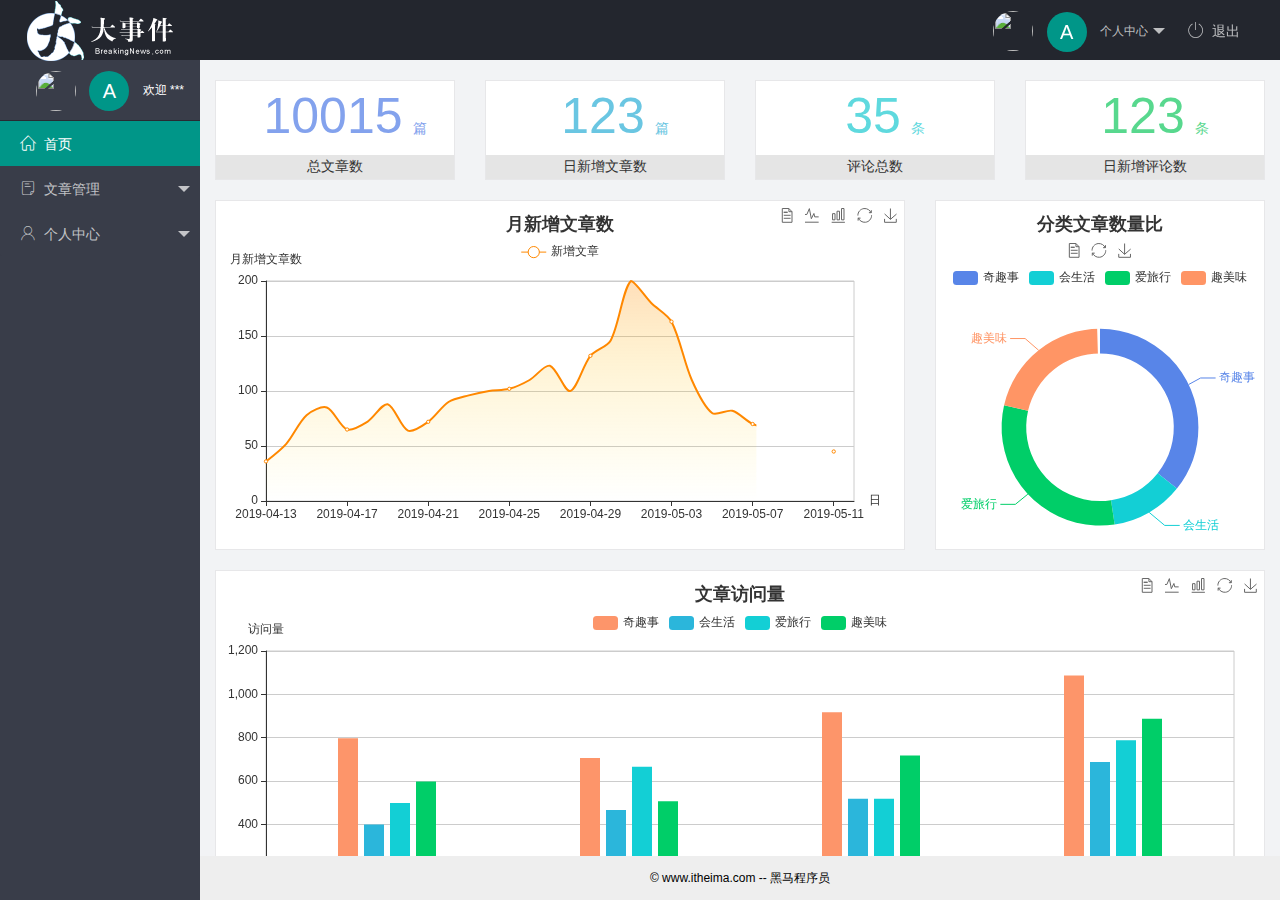
==== commit 24ec59a4: "tijiao" ====
--- a/backend.html
+++ b/backend.html
@@ -27,9 +27,9 @@
                         个人中心
                     </a>
                     <dl class="layui-nav-child">
-                        <dd><a href="">基本资料</a></dd>
-                        <dd><a href="">更换头像</a></dd>
-                        <dd><a href="">重置密码</a></dd>
+                        <dd><a href="user/user_info.html" target="fm"><i class="layui-icon layui-icon-app"></i>基本资料</a></dd>
+                        <dd><a href="user/user_avatar.html" target="fm"><i class="layui-icon layui-icon-app"></i>更换头像</a></dd>
+                        <dd><a href="user/uesr_pwd.html" target="fm"><i class="layui-icon layui-icon-app"></i>重置密码</a></dd>
                     </dl>
                 </li>
                 <li class="layui-nav-item"><a href="javascript:;" id="btnExit">
@@ -68,13 +68,13 @@
                         <a href="javascript:;"><span class="iconfont icon-user"></span>个人中心</a>
                         <dl class="layui-nav-child">
                             <dd>
-                                <a href="javascript:;"><i class="layui-icon layui-icon-app"></i>基本资料</a>
+                                <a href="user/user_info.html" target="fm"><i class="layui-icon layui-icon-app"></i>基本资料</a>
                             </dd>
                             <dd>
-                                <a href="javascript:;"><i class="layui-icon layui-icon-app"></i>更换头像</a>
+                                <a href="user/user_avatar.html" target="fm"><i class="layui-icon layui-icon-app"></i>更换头像</a>
                             </dd>
                             <dd>
-                                <a href="javascript:;"><i class="layui-icon layui-icon-app"></i>重置密码</a>
+                                <a href="user/uesr_pwd.html" target="fm"><i class="layui-icon layui-icon-app"></i>重置密码</a>
                             </dd>
                         </dl>
                     </li>
